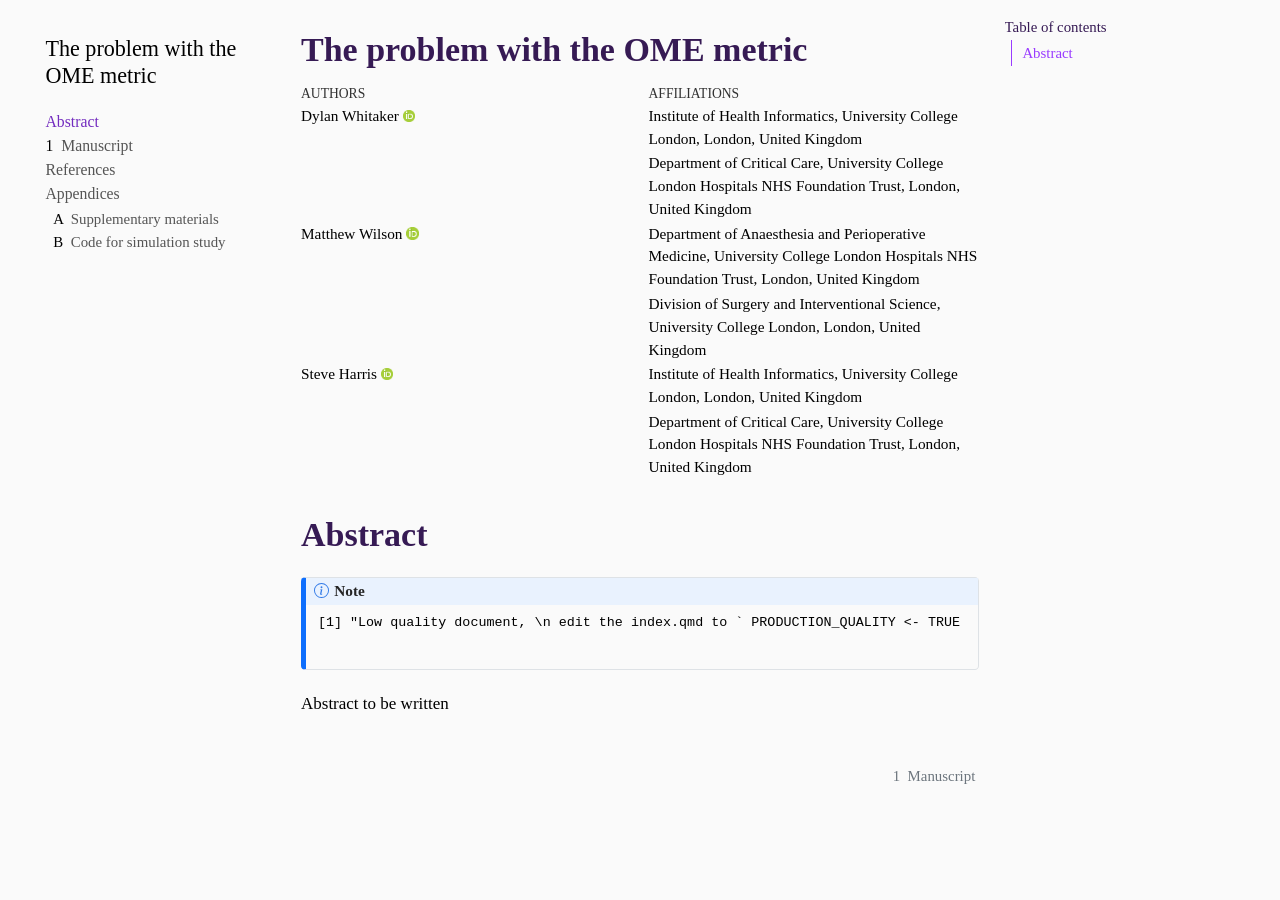
==== index.html @ 461c5156 "adding plume for author list" ====
<!DOCTYPE html>
<html xmlns="http://www.w3.org/1999/xhtml" lang="en" xml:lang="en"><head>

<meta charset="utf-8">
<meta name="generator" content="quarto-1.6.42">

<meta name="viewport" content="width=device-width, initial-scale=1.0, user-scalable=yes">

<meta name="author" content="Dylan Whitaker">
<meta name="author" content="Matthew Wilson">
<meta name="author" content="Steve Harris">

<title>The problem with the OME metric</title>
<style>
code{white-space: pre-wrap;}
span.smallcaps{font-variant: small-caps;}
div.columns{display: flex; gap: min(4vw, 1.5em);}
div.column{flex: auto; overflow-x: auto;}
div.hanging-indent{margin-left: 1.5em; text-indent: -1.5em;}
ul.task-list{list-style: none;}
ul.task-list li input[type="checkbox"] {
  width: 0.8em;
  margin: 0 0.8em 0.2em -1em; /* quarto-specific, see https://github.com/quarto-dev/quarto-cli/issues/4556 */ 
  vertical-align: middle;
}
</style>


<script src="site_libs/quarto-nav/quarto-nav.js"></script>
<script src="site_libs/quarto-nav/headroom.min.js"></script>
<link href="./manuscript.html" rel="next">
<script src="site_libs/clipboard/clipboard.min.js"></script>
<script src="site_libs/quarto-html/quarto.js"></script>
<script src="site_libs/quarto-html/popper.min.js"></script>
<script src="site_libs/quarto-html/tippy.umd.min.js"></script>
<script src="site_libs/quarto-html/anchor.min.js"></script>
<link href="site_libs/quarto-html/tippy.css" rel="stylesheet">
<link href="site_libs/quarto-html/quarto-syntax-highlighting-2f5df379a58b258e96c21c0638c20c03.css" rel="stylesheet" id="quarto-text-highlighting-styles">
<script src="site_libs/bootstrap/bootstrap.min.js"></script>
<link href="site_libs/bootstrap/bootstrap-icons.css" rel="stylesheet">
<link href="site_libs/bootstrap/bootstrap-df2b56b101595322a8a9d4f1a916036a.min.css" rel="stylesheet" append-hash="true" id="quarto-bootstrap" data-mode="light">
<script id="quarto-search-options" type="application/json">{
  "language": {
    "search-no-results-text": "No results",
    "search-matching-documents-text": "matching documents",
    "search-copy-link-title": "Copy link to search",
    "search-hide-matches-text": "Hide additional matches",
    "search-more-match-text": "more match in this document",
    "search-more-matches-text": "more matches in this document",
    "search-clear-button-title": "Clear",
    "search-text-placeholder": "",
    "search-detached-cancel-button-title": "Cancel",
    "search-submit-button-title": "Submit",
    "search-label": "Search"
  }
}</script>


</head>

<body class="nav-sidebar floating">

<div id="quarto-search-results"></div>
  <header id="quarto-header" class="headroom fixed-top">
  <nav class="quarto-secondary-nav">
    <div class="container-fluid d-flex">
      <button type="button" class="quarto-btn-toggle btn" data-bs-toggle="collapse" role="button" data-bs-target=".quarto-sidebar-collapse-item" aria-controls="quarto-sidebar" aria-expanded="false" aria-label="Toggle sidebar navigation" onclick="if (window.quartoToggleHeadroom) { window.quartoToggleHeadroom(); }">
        <i class="bi bi-layout-text-sidebar-reverse"></i>
      </button>
        <nav class="quarto-page-breadcrumbs" aria-label="breadcrumb"><ol class="breadcrumb"><li class="breadcrumb-item"><a href="./index.html">Abstract</a></li></ol></nav>
        <a class="flex-grow-1" role="navigation" data-bs-toggle="collapse" data-bs-target=".quarto-sidebar-collapse-item" aria-controls="quarto-sidebar" aria-expanded="false" aria-label="Toggle sidebar navigation" onclick="if (window.quartoToggleHeadroom) { window.quartoToggleHeadroom(); }">      
        </a>
    </div>
  </nav>
</header>
<!-- content -->
<div id="quarto-content" class="quarto-container page-columns page-rows-contents page-layout-article">
<!-- sidebar -->
  <nav id="quarto-sidebar" class="sidebar collapse collapse-horizontal quarto-sidebar-collapse-item sidebar-navigation floating overflow-auto">
    <div class="pt-lg-2 mt-2 text-left sidebar-header">
    <div class="sidebar-title mb-0 py-0">
      <a href="./">The problem with the OME metric</a> 
    </div>
      </div>
    <div class="sidebar-menu-container"> 
    <ul class="list-unstyled mt-1">
        <li class="sidebar-item">
  <div class="sidebar-item-container"> 
  <a href="./index.html" class="sidebar-item-text sidebar-link active">
 <span class="menu-text">Abstract</span></a>
  </div>
</li>
        <li class="sidebar-item">
  <div class="sidebar-item-container"> 
  <a href="./manuscript.html" class="sidebar-item-text sidebar-link">
 <span class="menu-text"><span class="chapter-number">1</span>&nbsp; <span class="chapter-title">Manuscript</span></span></a>
  </div>
</li>
        <li class="sidebar-item">
  <div class="sidebar-item-container"> 
  <a href="./references.html" class="sidebar-item-text sidebar-link">
 <span class="menu-text">References</span></a>
  </div>
</li>
        <li class="sidebar-item sidebar-item-section">
      <div class="sidebar-item-container"> 
            <a class="sidebar-item-text sidebar-link text-start" data-bs-toggle="collapse" data-bs-target="#quarto-sidebar-section-1" role="navigation" aria-expanded="true">
 <span class="menu-text">Appendices</span></a>
          <a class="sidebar-item-toggle text-start" data-bs-toggle="collapse" data-bs-target="#quarto-sidebar-section-1" role="navigation" aria-expanded="true" aria-label="Toggle section">
            <i class="bi bi-chevron-right ms-2"></i>
          </a> 
      </div>
      <ul id="quarto-sidebar-section-1" class="collapse list-unstyled sidebar-section depth1 show">  
          <li class="sidebar-item">
  <div class="sidebar-item-container"> 
  <a href="./appendix.html" class="sidebar-item-text sidebar-link">
 <span class="menu-text"><span class="chapter-number">A</span>&nbsp; <span class="chapter-title">Supplementary materials</span></span></a>
  </div>
</li>
          <li class="sidebar-item">
  <div class="sidebar-item-container"> 
  <a href="./simulation.html" class="sidebar-item-text sidebar-link">
 <span class="menu-text"><span class="chapter-number">B</span>&nbsp; <span class="chapter-title">Code for simulation study</span></span></a>
  </div>
</li>
      </ul>
  </li>
    </ul>
    </div>
</nav>
<div id="quarto-sidebar-glass" class="quarto-sidebar-collapse-item" data-bs-toggle="collapse" data-bs-target=".quarto-sidebar-collapse-item"></div>
<!-- margin-sidebar -->
    <div id="quarto-margin-sidebar" class="sidebar margin-sidebar">
        <nav id="TOC" role="doc-toc" class="toc-active">
    <h2 id="toc-title">Table of contents</h2>
   
  <ul>
  <li><a href="#abstract" id="toc-abstract" class="nav-link active" data-scroll-target="#abstract">Abstract</a></li>
  </ul>
</nav>
    </div>
<!-- main -->
<main class="content" id="quarto-document-content">

<header id="title-block-header" class="quarto-title-block default">
<div class="quarto-title">
<h1 class="title">The problem with the OME metric</h1>
</div>


<div class="quarto-title-meta-author">
  <div class="quarto-title-meta-heading">Authors</div>
  <div class="quarto-title-meta-heading">Affiliations</div>
  
    <div class="quarto-title-meta-contents">
    <p class="author">Dylan Whitaker <a href="mailto:dylan.whitaker.25@ucl.ac.uk" class="quarto-title-author-email"><i class="bi bi-envelope"></i></a> <a href="https://orcid.org/0000-0002-6619-5846" class="quarto-title-author-orcid"> <img src="[data-uri]"></a></p>
  </div>
  <div class="quarto-title-meta-contents">
        <p class="affiliation">
            Institute of Health Informatics, University College London, London, United Kingdom
          </p>
        <p class="affiliation">
            Department of Critical Care, University College London Hospitals NHS Foundation Trust, London, United Kingdom
          </p>
      </div>
    <div class="quarto-title-meta-contents">
    <p class="author">Matthew Wilson <a href="https://orcid.org/0000-0002-5001-0253" class="quarto-title-author-orcid"> <img src="[data-uri]"></a></p>
  </div>
  <div class="quarto-title-meta-contents">
        <p class="affiliation">
            Department of Anaesthesia and Perioperative Medicine, University College London Hospitals NHS Foundation Trust, London, United Kingdom
          </p>
        <p class="affiliation">
            Division of Surgery and Interventional Science, University College London, London, United Kingdom
          </p>
      </div>
    <div class="quarto-title-meta-contents">
    <p class="author">Steve Harris <a href="https://orcid.org/0000-0002-5001-0253" class="quarto-title-author-orcid"> <img src="[data-uri]"></a></p>
  </div>
  <div class="quarto-title-meta-contents">
        <p class="affiliation">
            Institute of Health Informatics, University College London, London, United Kingdom
          </p>
        <p class="affiliation">
            Department of Critical Care, University College London Hospitals NHS Foundation Trust, London, United Kingdom
          </p>
      </div>
  </div>

<div class="quarto-title-meta">

      
  
    
  </div>
  


</header>


<section id="abstract" class="level1 unnumbered">
<h1 class="unnumbered">Abstract</h1>
<div class="callout callout-style-default callout-note callout-titled">
<div class="callout-header d-flex align-content-center">
<div class="callout-icon-container">
<i class="callout-icon"></i>
</div>
<div class="callout-title-container flex-fill">
Note
</div>
</div>
<div class="callout-body-container callout-body">
<div class="cell">
<div class="cell-output cell-output-stdout">
<pre><code>[1] "Low quality document, \n edit the index.qmd to ` PRODUCTION_QUALITY &lt;- TRUE ` before review"</code></pre>
</div>
</div>
</div>
</div>
<p>Abstract to be written</p>


</section>

</main> <!-- /main -->
<script id="quarto-html-after-body" type="application/javascript">
window.document.addEventListener("DOMContentLoaded", function (event) {
  const toggleBodyColorMode = (bsSheetEl) => {
    const mode = bsSheetEl.getAttribute("data-mode");
    const bodyEl = window.document.querySelector("body");
    if (mode === "dark") {
      bodyEl.classList.add("quarto-dark");
      bodyEl.classList.remove("quarto-light");
    } else {
      bodyEl.classList.add("quarto-light");
      bodyEl.classList.remove("quarto-dark");
    }
  }
  const toggleBodyColorPrimary = () => {
    const bsSheetEl = window.document.querySelector("link#quarto-bootstrap");
    if (bsSheetEl) {
      toggleBodyColorMode(bsSheetEl);
    }
  }
  toggleBodyColorPrimary();  
  const icon = "";
  const anchorJS = new window.AnchorJS();
  anchorJS.options = {
    placement: 'right',
    icon: icon
  };
  anchorJS.add('.anchored');
  const isCodeAnnotation = (el) => {
    for (const clz of el.classList) {
      if (clz.startsWith('code-annotation-')) {                     
        return true;
      }
    }
    return false;
  }
  const onCopySuccess = function(e) {
    // button target
    const button = e.trigger;
    // don't keep focus
    button.blur();
    // flash "checked"
    button.classList.add('code-copy-button-checked');
    var currentTitle = button.getAttribute("title");
    button.setAttribute("title", "Copied!");
    let tooltip;
    if (window.bootstrap) {
      button.setAttribute("data-bs-toggle", "tooltip");
      button.setAttribute("data-bs-placement", "left");
      button.setAttribute("data-bs-title", "Copied!");
      tooltip = new bootstrap.Tooltip(button, 
        { trigger: "manual", 
          customClass: "code-copy-button-tooltip",
          offset: [0, -8]});
      tooltip.show();    
    }
    setTimeout(function() {
      if (tooltip) {
        tooltip.hide();
        button.removeAttribute("data-bs-title");
        button.removeAttribute("data-bs-toggle");
        button.removeAttribute("data-bs-placement");
      }
      button.setAttribute("title", currentTitle);
      button.classList.remove('code-copy-button-checked');
    }, 1000);
    // clear code selection
    e.clearSelection();
  }
  const getTextToCopy = function(trigger) {
      const codeEl = trigger.previousElementSibling.cloneNode(true);
      for (const childEl of codeEl.children) {
        if (isCodeAnnotation(childEl)) {
          childEl.remove();
        }
      }
      return codeEl.innerText;
  }
  const clipboard = new window.ClipboardJS('.code-copy-button:not([data-in-quarto-modal])', {
    text: getTextToCopy
  });
  clipboard.on('success', onCopySuccess);
  if (window.document.getElementById('quarto-embedded-source-code-modal')) {
    const clipboardModal = new window.ClipboardJS('.code-copy-button[data-in-quarto-modal]', {
      text: getTextToCopy,
      container: window.document.getElementById('quarto-embedded-source-code-modal')
    });
    clipboardModal.on('success', onCopySuccess);
  }
    var localhostRegex = new RegExp(/^(?:http|https):\/\/localhost\:?[0-9]*\//);
    var mailtoRegex = new RegExp(/^mailto:/);
      var filterRegex = new RegExp('/' + window.location.host + '/');
    var isInternal = (href) => {
        return filterRegex.test(href) || localhostRegex.test(href) || mailtoRegex.test(href);
    }
    // Inspect non-navigation links and adorn them if external
 	var links = window.document.querySelectorAll('a[href]:not(.nav-link):not(.navbar-brand):not(.toc-action):not(.sidebar-link):not(.sidebar-item-toggle):not(.pagination-link):not(.no-external):not([aria-hidden]):not(.dropdown-item):not(.quarto-navigation-tool):not(.about-link)');
    for (var i=0; i<links.length; i++) {
      const link = links[i];
      if (!isInternal(link.href)) {
        // undo the damage that might have been done by quarto-nav.js in the case of
        // links that we want to consider external
        if (link.dataset.originalHref !== undefined) {
          link.href = link.dataset.originalHref;
        }
      }
    }
  function tippyHover(el, contentFn, onTriggerFn, onUntriggerFn) {
    const config = {
      allowHTML: true,
      maxWidth: 500,
      delay: 100,
      arrow: false,
      appendTo: function(el) {
          return el.parentElement;
      },
      interactive: true,
      interactiveBorder: 10,
      theme: 'quarto',
      placement: 'bottom-start',
    };
    if (contentFn) {
      config.content = contentFn;
    }
    if (onTriggerFn) {
      config.onTrigger = onTriggerFn;
    }
    if (onUntriggerFn) {
      config.onUntrigger = onUntriggerFn;
    }
    window.tippy(el, config); 
  }
  const noterefs = window.document.querySelectorAll('a[role="doc-noteref"]');
  for (var i=0; i<noterefs.length; i++) {
    const ref = noterefs[i];
    tippyHover(ref, function() {
      // use id or data attribute instead here
      let href = ref.getAttribute('data-footnote-href') || ref.getAttribute('href');
      try { href = new URL(href).hash; } catch {}
      const id = href.replace(/^#\/?/, "");
      const note = window.document.getElementById(id);
      if (note) {
        return note.innerHTML;
      } else {
        return "";
      }
    });
  }
  const xrefs = window.document.querySelectorAll('a.quarto-xref');
  const processXRef = (id, note) => {
    // Strip column container classes
    const stripColumnClz = (el) => {
      el.classList.remove("page-full", "page-columns");
      if (el.children) {
        for (const child of el.children) {
          stripColumnClz(child);
        }
      }
    }
    stripColumnClz(note)
    if (id === null || id.startsWith('sec-')) {
      // Special case sections, only their first couple elements
      const container = document.createElement("div");
      if (note.children && note.children.length > 2) {
        container.appendChild(note.children[0].cloneNode(true));
        for (let i = 1; i < note.children.length; i++) {
          const child = note.children[i];
          if (child.tagName === "P" && child.innerText === "") {
            continue;
          } else {
            container.appendChild(child.cloneNode(true));
            break;
          }
        }
        if (window.Quarto?.typesetMath) {
          window.Quarto.typesetMath(container);
        }
        return container.innerHTML
      } else {
        if (window.Quarto?.typesetMath) {
          window.Quarto.typesetMath(note);
        }
        return note.innerHTML;
      }
    } else {
      // Remove any anchor links if they are present
      const anchorLink = note.querySelector('a.anchorjs-link');
      if (anchorLink) {
        anchorLink.remove();
      }
      if (window.Quarto?.typesetMath) {
        window.Quarto.typesetMath(note);
      }
      if (note.classList.contains("callout")) {
        return note.outerHTML;
      } else {
        return note.innerHTML;
      }
    }
  }
  for (var i=0; i<xrefs.length; i++) {
    const xref = xrefs[i];
    tippyHover(xref, undefined, function(instance) {
      instance.disable();
      let url = xref.getAttribute('href');
      let hash = undefined; 
      if (url.startsWith('#')) {
        hash = url;
      } else {
        try { hash = new URL(url).hash; } catch {}
      }
      if (hash) {
        const id = hash.replace(/^#\/?/, "");
        const note = window.document.getElementById(id);
        if (note !== null) {
          try {
            const html = processXRef(id, note.cloneNode(true));
            instance.setContent(html);
          } finally {
            instance.enable();
            instance.show();
          }
        } else {
          // See if we can fetch this
          fetch(url.split('#')[0])
          .then(res => res.text())
          .then(html => {
            const parser = new DOMParser();
            const htmlDoc = parser.parseFromString(html, "text/html");
            const note = htmlDoc.getElementById(id);
            if (note !== null) {
              const html = processXRef(id, note);
              instance.setContent(html);
            } 
          }).finally(() => {
            instance.enable();
            instance.show();
          });
        }
      } else {
        // See if we can fetch a full url (with no hash to target)
        // This is a special case and we should probably do some content thinning / targeting
        fetch(url)
        .then(res => res.text())
        .then(html => {
          const parser = new DOMParser();
          const htmlDoc = parser.parseFromString(html, "text/html");
          const note = htmlDoc.querySelector('main.content');
          if (note !== null) {
            // This should only happen for chapter cross references
            // (since there is no id in the URL)
            // remove the first header
            if (note.children.length > 0 && note.children[0].tagName === "HEADER") {
              note.children[0].remove();
            }
            const html = processXRef(null, note);
            instance.setContent(html);
          } 
        }).finally(() => {
          instance.enable();
          instance.show();
        });
      }
    }, function(instance) {
    });
  }
      let selectedAnnoteEl;
      const selectorForAnnotation = ( cell, annotation) => {
        let cellAttr = 'data-code-cell="' + cell + '"';
        let lineAttr = 'data-code-annotation="' +  annotation + '"';
        const selector = 'span[' + cellAttr + '][' + lineAttr + ']';
        return selector;
      }
      const selectCodeLines = (annoteEl) => {
        const doc = window.document;
        const targetCell = annoteEl.getAttribute("data-target-cell");
        const targetAnnotation = annoteEl.getAttribute("data-target-annotation");
        const annoteSpan = window.document.querySelector(selectorForAnnotation(targetCell, targetAnnotation));
        const lines = annoteSpan.getAttribute("data-code-lines").split(",");
        const lineIds = lines.map((line) => {
          return targetCell + "-" + line;
        })
        let top = null;
        let height = null;
        let parent = null;
        if (lineIds.length > 0) {
            //compute the position of the single el (top and bottom and make a div)
            const el = window.document.getElementById(lineIds[0]);
            top = el.offsetTop;
            height = el.offsetHeight;
            parent = el.parentElement.parentElement;
          if (lineIds.length > 1) {
            const lastEl = window.document.getElementById(lineIds[lineIds.length - 1]);
            const bottom = lastEl.offsetTop + lastEl.offsetHeight;
            height = bottom - top;
          }
          if (top !== null && height !== null && parent !== null) {
            // cook up a div (if necessary) and position it 
            let div = window.document.getElementById("code-annotation-line-highlight");
            if (div === null) {
              div = window.document.createElement("div");
              div.setAttribute("id", "code-annotation-line-highlight");
              div.style.position = 'absolute';
              parent.appendChild(div);
            }
            div.style.top = top - 2 + "px";
            div.style.height = height + 4 + "px";
            div.style.left = 0;
            let gutterDiv = window.document.getElementById("code-annotation-line-highlight-gutter");
            if (gutterDiv === null) {
              gutterDiv = window.document.createElement("div");
              gutterDiv.setAttribute("id", "code-annotation-line-highlight-gutter");
              gutterDiv.style.position = 'absolute';
              const codeCell = window.document.getElementById(targetCell);
              const gutter = codeCell.querySelector('.code-annotation-gutter');
              gutter.appendChild(gutterDiv);
            }
            gutterDiv.style.top = top - 2 + "px";
            gutterDiv.style.height = height + 4 + "px";
          }
          selectedAnnoteEl = annoteEl;
        }
      };
      const unselectCodeLines = () => {
        const elementsIds = ["code-annotation-line-highlight", "code-annotation-line-highlight-gutter"];
        elementsIds.forEach((elId) => {
          const div = window.document.getElementById(elId);
          if (div) {
            div.remove();
          }
        });
        selectedAnnoteEl = undefined;
      };
        // Handle positioning of the toggle
    window.addEventListener(
      "resize",
      throttle(() => {
        elRect = undefined;
        if (selectedAnnoteEl) {
          selectCodeLines(selectedAnnoteEl);
        }
      }, 10)
    );
    function throttle(fn, ms) {
    let throttle = false;
    let timer;
      return (...args) => {
        if(!throttle) { // first call gets through
            fn.apply(this, args);
            throttle = true;
        } else { // all the others get throttled
            if(timer) clearTimeout(timer); // cancel #2
            timer = setTimeout(() => {
              fn.apply(this, args);
              timer = throttle = false;
            }, ms);
        }
      };
    }
      // Attach click handler to the DT
      const annoteDls = window.document.querySelectorAll('dt[data-target-cell]');
      for (const annoteDlNode of annoteDls) {
        annoteDlNode.addEventListener('click', (event) => {
          const clickedEl = event.target;
          if (clickedEl !== selectedAnnoteEl) {
            unselectCodeLines();
            const activeEl = window.document.querySelector('dt[data-target-cell].code-annotation-active');
            if (activeEl) {
              activeEl.classList.remove('code-annotation-active');
            }
            selectCodeLines(clickedEl);
            clickedEl.classList.add('code-annotation-active');
          } else {
            // Unselect the line
            unselectCodeLines();
            clickedEl.classList.remove('code-annotation-active');
          }
        });
      }
  const findCites = (el) => {
    const parentEl = el.parentElement;
    if (parentEl) {
      const cites = parentEl.dataset.cites;
      if (cites) {
        return {
          el,
          cites: cites.split(' ')
        };
      } else {
        return findCites(el.parentElement)
      }
    } else {
      return undefined;
    }
  };
  var bibliorefs = window.document.querySelectorAll('a[role="doc-biblioref"]');
  for (var i=0; i<bibliorefs.length; i++) {
    const ref = bibliorefs[i];
    const citeInfo = findCites(ref);
    if (citeInfo) {
      tippyHover(citeInfo.el, function() {
        var popup = window.document.createElement('div');
        citeInfo.cites.forEach(function(cite) {
          var citeDiv = window.document.createElement('div');
          citeDiv.classList.add('hanging-indent');
          citeDiv.classList.add('csl-entry');
          var biblioDiv = window.document.getElementById('ref-' + cite);
          if (biblioDiv) {
            citeDiv.innerHTML = biblioDiv.innerHTML;
          }
          popup.appendChild(citeDiv);
        });
        return popup.innerHTML;
      });
    }
  }
});
</script>
<nav class="page-navigation">
  <div class="nav-page nav-page-previous">
  </div>
  <div class="nav-page nav-page-next">
      <a href="./manuscript.html" class="pagination-link" aria-label="Manuscript">
        <span class="nav-page-text"><span class="chapter-number">1</span>&nbsp; <span class="chapter-title">Manuscript</span></span> <i class="bi bi-arrow-right-short"></i>
      </a>
  </div>
</nav>
</div> <!-- /content -->




</body></html>
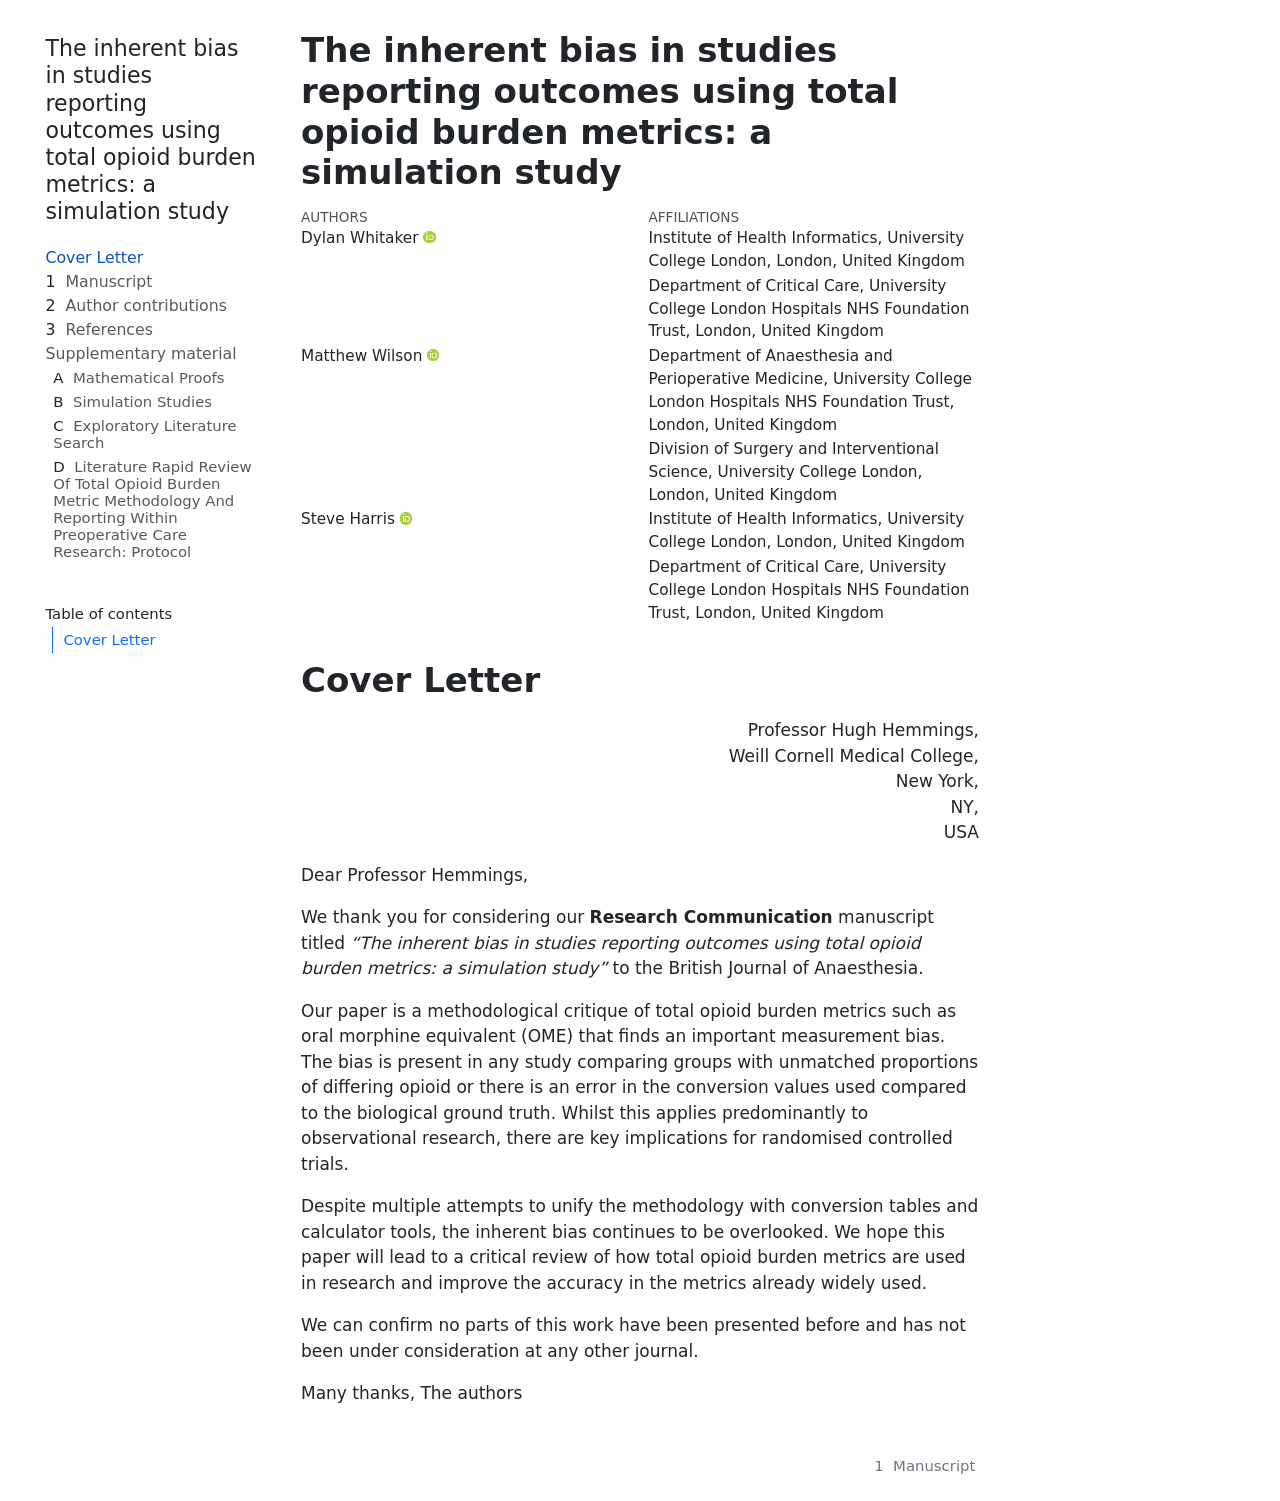
==== commit 2d5e3eae: "changes to virtual peer review" ====
--- a/index.html
+++ b/index.html
@@ -2,7 +2,7 @@
 <html xmlns="http://www.w3.org/1999/xhtml" lang="en" xml:lang="en"><head>
 
 <meta charset="utf-8">
-<meta name="generator" content="quarto-1.6.42">
+<meta name="generator" content="quarto-1.10.18">
 
 <meta name="viewport" content="width=device-width, initial-scale=1.0, user-scalable=yes">
 
@@ -10,12 +10,18 @@
 <meta name="author" content="Matthew Wilson">
 <meta name="author" content="Steve Harris">
 
-<title>The problem with the OME metric</title>
+<title>The inherent bias in studies reporting outcomes using total opioid burden metrics: a simulation study</title>
 <style>
-code{white-space: pre-wrap;}
+/* Default styles provided by pandoc.
+** See https://pandoc.org/MANUAL.html#variables-for-html for config info.
+*/
 span.smallcaps{font-variant: small-caps;}
-div.columns{display: flex; gap: min(4vw, 1.5em);}
-div.column{flex: auto; overflow-x: auto;}
+div.columns{display: flex; gap: 1.5em;}
+div.column{flex: auto;}
+@media screen {
+div.columns{gap: min(4vw, 1.5em);}
+div.column{overflow-x: auto;}
+}
 div.hanging-indent{margin-left: 1.5em; text-indent: -1.5em;}
 ul.task-list{list-style: none;}
 ul.task-list li input[type="checkbox"] {
@@ -28,17 +34,18 @@
 
 <script src="site_libs/quarto-nav/quarto-nav.js"></script>
 <script src="site_libs/quarto-nav/headroom.min.js"></script>
-<link href="./manuscript.html" rel="next">
+<link href="./communication.html" rel="next">
 <script src="site_libs/clipboard/clipboard.min.js"></script>
-<script src="site_libs/quarto-html/quarto.js"></script>
+<script src="site_libs/quarto-html/quarto.js" type="module"></script>
+<script src="site_libs/quarto-html/tabsets/tabsets.js" type="module"></script>
 <script src="site_libs/quarto-html/popper.min.js"></script>
 <script src="site_libs/quarto-html/tippy.umd.min.js"></script>
 <script src="site_libs/quarto-html/anchor.min.js"></script>
 <link href="site_libs/quarto-html/tippy.css" rel="stylesheet">
-<link href="site_libs/quarto-html/quarto-syntax-highlighting-2f5df379a58b258e96c21c0638c20c03.css" rel="stylesheet" id="quarto-text-highlighting-styles">
+<link href="site_libs/quarto-html/quarto-syntax-highlighting-64a204ab8560d761af7679ceaba22944.css" rel="stylesheet" id="quarto-text-highlighting-styles">
 <script src="site_libs/bootstrap/bootstrap.min.js"></script>
 <link href="site_libs/bootstrap/bootstrap-icons.css" rel="stylesheet">
-<link href="site_libs/bootstrap/bootstrap-df2b56b101595322a8a9d4f1a916036a.min.css" rel="stylesheet" append-hash="true" id="quarto-bootstrap" data-mode="light">
+<link href="site_libs/bootstrap/bootstrap-7d8ad657b878717df1156ab40fed854c.min.css" rel="stylesheet" append-hash="true" id="quarto-bootstrap" data-mode="light">
 <script id="quarto-search-options" type="application/json">{
   "language": {
     "search-no-results-text": "No results",
@@ -54,11 +61,23 @@
     "search-label": "Search"
   }
 }</script>
+<script type="application/json" class="js-hypothesis-config">
+{
+  "theme": "clean",
+  "openSidebar": false
+}
+</script>
+<script async="" src="https://hypothes.is/embed.js"></script>
+<script>
+  window.document.addEventListener("DOMContentLoaded", function (_event) {
+    document.body.classList.add('hypothesis-enabled');
+  });
+</script>
 
 
 </head>
 
-<body class="nav-sidebar floating">
+<body class="nav-sidebar floating quarto-light">
 
 <div id="quarto-search-results"></div>
   <header id="quarto-header" class="headroom fixed-top">
@@ -67,7 +86,7 @@
       <button type="button" class="quarto-btn-toggle btn" data-bs-toggle="collapse" role="button" data-bs-target=".quarto-sidebar-collapse-item" aria-controls="quarto-sidebar" aria-expanded="false" aria-label="Toggle sidebar navigation" onclick="if (window.quartoToggleHeadroom) { window.quartoToggleHeadroom(); }">
         <i class="bi bi-layout-text-sidebar-reverse"></i>
       </button>
-        <nav class="quarto-page-breadcrumbs" aria-label="breadcrumb"><ol class="breadcrumb"><li class="breadcrumb-item"><a href="./index.html">Abstract</a></li></ol></nav>
+        <nav class="quarto-page-breadcrumbs" aria-label="breadcrumb"><ol class="breadcrumb"><li class="breadcrumb-item"><a href="./index.html">Cover Letter</a></li></ol></nav>
         <a class="flex-grow-1" role="navigation" data-bs-toggle="collapse" data-bs-target=".quarto-sidebar-collapse-item" aria-controls="quarto-sidebar" aria-expanded="false" aria-label="Toggle sidebar navigation" onclick="if (window.quartoToggleHeadroom) { window.quartoToggleHeadroom(); }">      
         </a>
     </div>
@@ -79,7 +98,26 @@
   <nav id="quarto-sidebar" class="sidebar collapse collapse-horizontal quarto-sidebar-collapse-item sidebar-navigation floating overflow-auto">
     <div class="pt-lg-2 mt-2 text-left sidebar-header">
     <div class="sidebar-title mb-0 py-0">
-      <a href="./">The problem with the OME metric</a> 
+      <a href="./">The inherent bias in studies reporting outcomes using total opioid burden metrics: a simulation study</a> 
+        <div class="sidebar-tools-main">
+    <div class="dropdown">
+      <a href="" title="Download" id="quarto-navigation-tool-dropdown-0" class="quarto-navigation-tool dropdown-toggle px-1" data-bs-toggle="dropdown" aria-expanded="false" role="link" aria-label="Download"><i class="bi bi-download"></i></a>
+      <ul class="dropdown-menu" aria-labelledby="quarto-navigation-tool-dropdown-0">
+          <li>
+            <a class="dropdown-item sidebar-tools-main-item" href="./The-inherent-bias-in-studies-reporting-outcomes-using-total-opioid-burden-metrics--a-simulation-study.pdf">
+              <i class="bi bi-file-pdf pe-1"></i>
+            Download PDF
+            </a>
+          </li>
+          <li>
+            <a class="dropdown-item sidebar-tools-main-item" href="./The-inherent-bias-in-studies-reporting-outcomes-using-total-opioid-burden-metrics--a-simulation-study.docx">
+              <i class="bi bi-file-word pe-1"></i>
+            Download Docx
+            </a>
+          </li>
+      </ul>
+    </div>
+</div>
     </div>
       </div>
     <div class="sidebar-menu-container"> 
@@ -87,25 +125,31 @@
         <li class="sidebar-item">
   <div class="sidebar-item-container"> 
   <a href="./index.html" class="sidebar-item-text sidebar-link active">
- <span class="menu-text">Abstract</span></a>
+ <span class="menu-text">Cover Letter</span></a>
   </div>
 </li>
         <li class="sidebar-item">
   <div class="sidebar-item-container"> 
-  <a href="./manuscript.html" class="sidebar-item-text sidebar-link">
+  <a href="./communication.html" class="sidebar-item-text sidebar-link">
  <span class="menu-text"><span class="chapter-number">1</span>&nbsp; <span class="chapter-title">Manuscript</span></span></a>
   </div>
 </li>
         <li class="sidebar-item">
   <div class="sidebar-item-container"> 
+  <a href="./author_contributions.html" class="sidebar-item-text sidebar-link">
+ <span class="menu-text"><span class="chapter-number">2</span>&nbsp; <span class="chapter-title">Author contributions</span></span></a>
+  </div>
+</li>
+        <li class="sidebar-item">
+  <div class="sidebar-item-container"> 
   <a href="./references.html" class="sidebar-item-text sidebar-link">
- <span class="menu-text">References</span></a>
+ <span class="menu-text"><span class="chapter-number">3</span>&nbsp; <span class="chapter-title">References</span></span></a>
   </div>
 </li>
         <li class="sidebar-item sidebar-item-section">
       <div class="sidebar-item-container"> 
             <a class="sidebar-item-text sidebar-link text-start" data-bs-toggle="collapse" data-bs-target="#quarto-sidebar-section-1" role="navigation" aria-expanded="true">
- <span class="menu-text">Appendices</span></a>
+ <span class="menu-text">Supplementary material</span></a>
           <a class="sidebar-item-toggle text-start" data-bs-toggle="collapse" data-bs-target="#quarto-sidebar-section-1" role="navigation" aria-expanded="true" aria-label="Toggle section">
             <i class="bi bi-chevron-right ms-2"></i>
           </a> 
@@ -113,38 +157,50 @@
       <ul id="quarto-sidebar-section-1" class="collapse list-unstyled sidebar-section depth1 show">  
           <li class="sidebar-item">
   <div class="sidebar-item-container"> 
-  <a href="./appendix.html" class="sidebar-item-text sidebar-link">
- <span class="menu-text"><span class="chapter-number">A</span>&nbsp; <span class="chapter-title">Supplementary materials</span></span></a>
+  <a href="./sm-proofs.html" class="sidebar-item-text sidebar-link">
+ <span class="menu-text"><span class="chapter-number">A</span>&nbsp; <span class="chapter-title">Mathematical Proofs</span></span></a>
   </div>
 </li>
           <li class="sidebar-item">
   <div class="sidebar-item-container"> 
-  <a href="./simulation.html" class="sidebar-item-text sidebar-link">
- <span class="menu-text"><span class="chapter-number">B</span>&nbsp; <span class="chapter-title">Code for simulation study</span></span></a>
+  <a href="./sm-simulations.html" class="sidebar-item-text sidebar-link">
+ <span class="menu-text"><span class="chapter-number">B</span>&nbsp; <span class="chapter-title">Simulation Studies</span></span></a>
+  </div>
+</li>
+          <li class="sidebar-item">
+  <div class="sidebar-item-container"> 
+  <a href="./sm-lit-review.html" class="sidebar-item-text sidebar-link">
+ <span class="menu-text"><span class="chapter-number">C</span>&nbsp; <span class="chapter-title">Exploratory Literature Search</span></span></a>
+  </div>
+</li>
+          <li class="sidebar-item">
+  <div class="sidebar-item-container"> 
+  <a href="./sm-lit-protocol.html" class="sidebar-item-text sidebar-link">
+ <span class="menu-text"><span class="chapter-number">D</span>&nbsp; <span class="chapter-title">Literature Rapid Review Of Total Opioid Burden Metric Methodology And Reporting Within Preoperative Care Research: Protocol</span></span></a>
   </div>
 </li>
       </ul>
   </li>
     </ul>
     </div>
+    <nav id="TOC" role="doc-toc" class="toc-active">
+    <h2 id="toc-title">Table of contents</h2>
+   
+  <ul>
+  <li><a href="#cover-letter" id="toc-cover-letter" class="nav-link active" data-scroll-target="#cover-letter">Cover Letter</a></li>
+  </ul>
+</nav>
 </nav>
 <div id="quarto-sidebar-glass" class="quarto-sidebar-collapse-item" data-bs-toggle="collapse" data-bs-target=".quarto-sidebar-collapse-item"></div>
 <!-- margin-sidebar -->
-    <div id="quarto-margin-sidebar" class="sidebar margin-sidebar">
-        <nav id="TOC" role="doc-toc" class="toc-active">
-    <h2 id="toc-title">Table of contents</h2>
-   
-  <ul>
-  <li><a href="#abstract" id="toc-abstract" class="nav-link active" data-scroll-target="#abstract">Abstract</a></li>
-  </ul>
-</nav>
+    <div id="quarto-margin-sidebar" class="sidebar margin-sidebar zindex-bottom">
     </div>
 <!-- main -->
 <main class="content" id="quarto-document-content">
 
 <header id="title-block-header" class="quarto-title-block default">
 <div class="quarto-title">
-<h1 class="title">The problem with the OME metric</h1>
+<h1 class="title">The inherent bias in studies reporting outcomes using total opioid burden metrics: a simulation study</h1>
 </div>
 
 
@@ -153,7 +209,7 @@
   <div class="quarto-title-meta-heading">Affiliations</div>
   
     <div class="quarto-title-meta-contents">
-    <p class="author">Dylan Whitaker <a href="mailto:dylan.whitaker.25@ucl.ac.uk" class="quarto-title-author-email"><i class="bi bi-envelope"></i></a> <a href="https://orcid.org/0000-0002-6619-5846" class="quarto-title-author-orcid"> <img src="[data-uri]"></a></p>
+    <p class="author">Dylan Whitaker <a href="mailto:dylan.whitaker.25@ucl.ac.uk" class="quarto-title-author-email"><i class="bi bi-envelope"></i></a> <a href="https://orcid.org/0000-0002-6619-5846" class="quarto-title-author-orcid" aria-label="ORCID profile for Dylan Whitaker"> <img alt="" src="[data-uri]"></a></p>
   </div>
   <div class="quarto-title-meta-contents">
         <p class="affiliation">
@@ -164,7 +220,7 @@
           </p>
       </div>
     <div class="quarto-title-meta-contents">
-    <p class="author">Matthew Wilson <a href="https://orcid.org/0000-0002-5001-0253" class="quarto-title-author-orcid"> <img src="[data-uri]"></a></p>
+    <p class="author">Matthew Wilson <a href="https://orcid.org/0000-0002-5001-0253" class="quarto-title-author-orcid" aria-label="ORCID profile for Matthew Wilson"> <img alt="" src="[data-uri]"></a></p>
   </div>
   <div class="quarto-title-meta-contents">
         <p class="affiliation">
@@ -175,7 +231,7 @@
           </p>
       </div>
     <div class="quarto-title-meta-contents">
-    <p class="author">Steve Harris <a href="https://orcid.org/0000-0002-5001-0253" class="quarto-title-author-orcid"> <img src="[data-uri]"></a></p>
+    <p class="author">Steve Harris <a href="https://orcid.org/0000-0002-5001-0253" class="quarto-title-author-orcid" aria-label="ORCID profile for Steve Harris"> <img alt="" src="[data-uri]"></a></p>
   </div>
   <div class="quarto-title-meta-contents">
         <p class="affiliation">
@@ -199,262 +255,270 @@
 </header>
 
 
-<section id="abstract" class="level1 unnumbered">
-<h1 class="unnumbered">Abstract</h1>
-<div class="callout callout-style-default callout-note callout-titled">
-<div class="callout-header d-flex align-content-center">
-<div class="callout-icon-container">
-<i class="callout-icon"></i>
+<section id="cover-letter" class="level1 unnumbered">
+<h1 class="unnumbered">Cover Letter</h1>
+<style>
+.flushright {
+   text-align: right;
+}
+</style>
+<div class="flushright">
+<p>Professor Hugh Hemmings,<br>
+Weill Cornell Medical College,<br>
+New York,<br>
+NY,<br>
+USA<br>
+</p>
 </div>
-<div class="callout-title-container flex-fill">
-Note
-</div>
-</div>
-<div class="callout-body-container callout-body">
-<div class="cell">
-<div class="cell-output cell-output-stdout">
-<pre><code>[1] "Low quality document, \n edit the index.qmd to ` PRODUCTION_QUALITY &lt;- TRUE ` before review"</code></pre>
-</div>
-</div>
-</div>
-</div>
-<p>Abstract to be written</p>
+<p>Dear Professor Hemmings,</p>
+<p>We thank you for considering our <strong>Research Communication</strong> manuscript titled <em>“The inherent bias in studies reporting outcomes using total opioid burden metrics: a simulation study”</em> to the British Journal of Anaesthesia.</p>
+<p>Our paper is a methodological critique of total opioid burden metrics such as oral morphine equivalent (OME) that finds an important measurement bias. The bias is present in any study comparing groups with unmatched proportions of differing opioid or there is an error in the conversion values used compared to the biological ground truth. Whilst this applies predominantly to observational research, there are key implications for randomised controlled trials.</p>
+<p>Despite multiple attempts to unify the methodology with conversion tables and calculator tools, the inherent bias continues to be overlooked. We hope this paper will lead to a critical review of how total opioid burden metrics are used in research and improve the accuracy in the metrics already widely used.</p>
+<p>We can confirm no parts of this work have been presented before and has not been under consideration at any other journal.</p>
+<p>Many thanks, The authors</p>
 
 
 </section>
 
 </main> <!-- /main -->
 <script id="quarto-html-after-body" type="application/javascript">
-window.document.addEventListener("DOMContentLoaded", function (event) {
-  const toggleBodyColorMode = (bsSheetEl) => {
-    const mode = bsSheetEl.getAttribute("data-mode");
-    const bodyEl = window.document.querySelector("body");
-    if (mode === "dark") {
-      bodyEl.classList.add("quarto-dark");
-      bodyEl.classList.remove("quarto-light");
-    } else {
-      bodyEl.classList.add("quarto-light");
-      bodyEl.classList.remove("quarto-dark");
-    }
-  }
-  const toggleBodyColorPrimary = () => {
-    const bsSheetEl = window.document.querySelector("link#quarto-bootstrap");
-    if (bsSheetEl) {
-      toggleBodyColorMode(bsSheetEl);
-    }
-  }
-  toggleBodyColorPrimary();  
-  const icon = "";
-  const anchorJS = new window.AnchorJS();
-  anchorJS.options = {
-    placement: 'right',
-    icon: icon
-  };
-  anchorJS.add('.anchored');
-  const isCodeAnnotation = (el) => {
-    for (const clz of el.classList) {
-      if (clz.startsWith('code-annotation-')) {                     
-        return true;
-      }
-    }
-    return false;
-  }
-  const onCopySuccess = function(e) {
-    // button target
-    const button = e.trigger;
-    // don't keep focus
-    button.blur();
-    // flash "checked"
-    button.classList.add('code-copy-button-checked');
-    var currentTitle = button.getAttribute("title");
-    button.setAttribute("title", "Copied!");
-    let tooltip;
-    if (window.bootstrap) {
-      button.setAttribute("data-bs-toggle", "tooltip");
-      button.setAttribute("data-bs-placement", "left");
-      button.setAttribute("data-bs-title", "Copied!");
-      tooltip = new bootstrap.Tooltip(button, 
-        { trigger: "manual", 
-          customClass: "code-copy-button-tooltip",
-          offset: [0, -8]});
-      tooltip.show();    
-    }
-    setTimeout(function() {
-      if (tooltip) {
-        tooltip.hide();
-        button.removeAttribute("data-bs-title");
-        button.removeAttribute("data-bs-toggle");
-        button.removeAttribute("data-bs-placement");
-      }
-      button.setAttribute("title", currentTitle);
-      button.classList.remove('code-copy-button-checked');
-    }, 1000);
-    // clear code selection
-    e.clearSelection();
-  }
-  const getTextToCopy = function(trigger) {
-      const codeEl = trigger.previousElementSibling.cloneNode(true);
+  window.document.addEventListener("DOMContentLoaded", function (event) {
+    const icon = "";
+    const anchorJS = new window.AnchorJS();
+    anchorJS.options = {
+      placement: 'right',
+      icon: icon
+    };
+    anchorJS.add('.anchored');
+    const isCodeAnnotation = (el) => {
+      for (const clz of el.classList) {
+        if (clz.startsWith('code-annotation-')) {                     
+          return true;
+        }
+      }
+      return false;
+    }
+    const onCopySuccess = function(e) {
+      // button target
+      const button = e.trigger;
+      // don't keep focus
+      button.blur();
+      // flash "checked"
+      button.classList.add('code-copy-button-checked');
+      var currentTitle = button.getAttribute("title");
+      button.setAttribute("title", "Copied!");
+      let tooltip;
+      if (window.bootstrap) {
+        button.setAttribute("data-bs-toggle", "tooltip");
+        button.setAttribute("data-bs-placement", "left");
+        button.setAttribute("data-bs-title", "Copied!");
+        tooltip = new bootstrap.Tooltip(button, 
+          { trigger: "manual", 
+            customClass: "code-copy-button-tooltip",
+            offset: [0, -8]});
+        tooltip.show();    
+      }
+      setTimeout(function() {
+        if (tooltip) {
+          tooltip.hide();
+          button.removeAttribute("data-bs-title");
+          button.removeAttribute("data-bs-toggle");
+          button.removeAttribute("data-bs-placement");
+        }
+        button.setAttribute("title", currentTitle);
+        button.classList.remove('code-copy-button-checked');
+      }, 1000);
+      // clear code selection
+      e.clearSelection();
+    }
+    const getTextToCopy = function(trigger) {
+      const outerScaffold = trigger.parentElement.cloneNode(true);
+      const codeEl = outerScaffold.querySelector('code');
       for (const childEl of codeEl.children) {
         if (isCodeAnnotation(childEl)) {
           childEl.remove();
         }
       }
       return codeEl.innerText;
-  }
-  const clipboard = new window.ClipboardJS('.code-copy-button:not([data-in-quarto-modal])', {
-    text: getTextToCopy
-  });
-  clipboard.on('success', onCopySuccess);
-  if (window.document.getElementById('quarto-embedded-source-code-modal')) {
-    const clipboardModal = new window.ClipboardJS('.code-copy-button[data-in-quarto-modal]', {
-      text: getTextToCopy,
-      container: window.document.getElementById('quarto-embedded-source-code-modal')
+    }
+    const clipboard = new window.ClipboardJS('.code-copy-button:not([data-in-quarto-modal])', {
+      text: getTextToCopy
     });
-    clipboardModal.on('success', onCopySuccess);
-  }
-    var localhostRegex = new RegExp(/^(?:http|https):\/\/localhost\:?[0-9]*\//);
-    var mailtoRegex = new RegExp(/^mailto:/);
-      var filterRegex = new RegExp('/' + window.location.host + '/');
-    var isInternal = (href) => {
-        return filterRegex.test(href) || localhostRegex.test(href) || mailtoRegex.test(href);
-    }
-    // Inspect non-navigation links and adorn them if external
- 	var links = window.document.querySelectorAll('a[href]:not(.nav-link):not(.navbar-brand):not(.toc-action):not(.sidebar-link):not(.sidebar-item-toggle):not(.pagination-link):not(.no-external):not([aria-hidden]):not(.dropdown-item):not(.quarto-navigation-tool):not(.about-link)');
-    for (var i=0; i<links.length; i++) {
-      const link = links[i];
-      if (!isInternal(link.href)) {
-        // undo the damage that might have been done by quarto-nav.js in the case of
-        // links that we want to consider external
-        if (link.dataset.originalHref !== undefined) {
-          link.href = link.dataset.originalHref;
-        }
-      }
-    }
-  function tippyHover(el, contentFn, onTriggerFn, onUntriggerFn) {
-    const config = {
-      allowHTML: true,
-      maxWidth: 500,
-      delay: 100,
-      arrow: false,
-      appendTo: function(el) {
-          return el.parentElement;
-      },
-      interactive: true,
-      interactiveBorder: 10,
-      theme: 'quarto',
-      placement: 'bottom-start',
-    };
-    if (contentFn) {
-      config.content = contentFn;
-    }
-    if (onTriggerFn) {
-      config.onTrigger = onTriggerFn;
-    }
-    if (onUntriggerFn) {
-      config.onUntrigger = onUntriggerFn;
-    }
-    window.tippy(el, config); 
-  }
-  const noterefs = window.document.querySelectorAll('a[role="doc-noteref"]');
-  for (var i=0; i<noterefs.length; i++) {
-    const ref = noterefs[i];
-    tippyHover(ref, function() {
-      // use id or data attribute instead here
-      let href = ref.getAttribute('data-footnote-href') || ref.getAttribute('href');
-      try { href = new URL(href).hash; } catch {}
-      const id = href.replace(/^#\/?/, "");
-      const note = window.document.getElementById(id);
-      if (note) {
-        return note.innerHTML;
+    clipboard.on('success', onCopySuccess);
+    if (window.document.getElementById('quarto-embedded-source-code-modal')) {
+      const clipboardModal = new window.ClipboardJS('.code-copy-button[data-in-quarto-modal]', {
+        text: getTextToCopy,
+        container: window.document.getElementById('quarto-embedded-source-code-modal')
+      });
+      clipboardModal.on('success', onCopySuccess);
+    }
+      var localhostRegex = new RegExp(/^(?:http|https):\/\/localhost\:?[0-9]*\//);
+      var mailtoRegex = new RegExp(/^mailto:/);
+        var filterRegex = new RegExp('/' + window.location.host + '/');
+      var isInternal = (href) => {
+          return filterRegex.test(href) || localhostRegex.test(href) || mailtoRegex.test(href);
+      }
+      // Inspect non-navigation links and adorn them if external
+     var links = window.document.querySelectorAll('a[href]:not(.nav-link):not(.navbar-brand):not(.toc-action):not(.sidebar-link):not(.sidebar-item-toggle):not(.pagination-link):not(.no-external):not([aria-hidden]):not(.dropdown-item):not(.quarto-navigation-tool):not(.about-link)');
+      for (var i=0; i<links.length; i++) {
+        const link = links[i];
+        if (!isInternal(link.href)) {
+          // undo the damage that might have been done by quarto-nav.js in the case of
+          // links that we want to consider external
+          if (link.dataset.originalHref !== undefined) {
+            link.href = link.dataset.originalHref;
+          }
+        }
+      }
+    function tippyHover(el, contentFn, onTriggerFn, onUntriggerFn) {
+      const config = {
+        allowHTML: true,
+        maxWidth: 500,
+        delay: 100,
+        arrow: false,
+        appendTo: function(el) {
+            return el.parentElement;
+        },
+        interactive: true,
+        interactiveBorder: 10,
+        theme: 'quarto',
+        placement: 'bottom-start',
+      };
+      if (contentFn) {
+        config.content = contentFn;
+      }
+      if (onTriggerFn) {
+        config.onTrigger = onTriggerFn;
+      }
+      if (onUntriggerFn) {
+        config.onUntrigger = onUntriggerFn;
+      }
+      window.tippy(el, config); 
+    }
+    const noterefs = window.document.querySelectorAll('a[role="doc-noteref"]');
+    for (var i=0; i<noterefs.length; i++) {
+      const ref = noterefs[i];
+      tippyHover(ref, function() {
+        // use id or data attribute instead here
+        let href = ref.getAttribute('data-footnote-href') || ref.getAttribute('href');
+        try { href = new URL(href).hash; } catch {}
+        const id = href.replace(/^#\/?/, "");
+        const note = window.document.getElementById(id);
+        if (note) {
+          return note.innerHTML;
+        } else {
+          return "";
+        }
+      });
+    }
+    const xrefs = window.document.querySelectorAll('a.quarto-xref');
+    const processXRef = (id, note) => {
+      // Strip column container classes
+      const stripColumnClz = (el) => {
+        el.classList.remove("page-full", "page-columns");
+        if (el.children) {
+          for (const child of el.children) {
+            stripColumnClz(child);
+          }
+        }
+      }
+      stripColumnClz(note)
+      if (id === null || id.startsWith('sec-')) {
+        // Special case sections, only their first couple elements
+        const container = document.createElement("div");
+        if (note.children && note.children.length > 2) {
+          container.appendChild(note.children[0].cloneNode(true));
+          for (let i = 1; i < note.children.length; i++) {
+            const child = note.children[i];
+            if (child.tagName === "P" && child.innerText === "") {
+              continue;
+            } else {
+              container.appendChild(child.cloneNode(true));
+              break;
+            }
+          }
+          if (window.Quarto?.typesetMath) {
+            window.Quarto.typesetMath(container);
+          }
+          return container.innerHTML
+        } else {
+          if (window.Quarto?.typesetMath) {
+            window.Quarto.typesetMath(note);
+          }
+          return note.innerHTML;
+        }
       } else {
-        return "";
-      }
-    });
-  }
-  const xrefs = window.document.querySelectorAll('a.quarto-xref');
-  const processXRef = (id, note) => {
-    // Strip column container classes
-    const stripColumnClz = (el) => {
-      el.classList.remove("page-full", "page-columns");
-      if (el.children) {
-        for (const child of el.children) {
-          stripColumnClz(child);
-        }
-      }
-    }
-    stripColumnClz(note)
-    if (id === null || id.startsWith('sec-')) {
-      // Special case sections, only their first couple elements
-      const container = document.createElement("div");
-      if (note.children && note.children.length > 2) {
-        container.appendChild(note.children[0].cloneNode(true));
-        for (let i = 1; i < note.children.length; i++) {
-          const child = note.children[i];
-          if (child.tagName === "P" && child.innerText === "") {
-            continue;
-          } else {
-            container.appendChild(child.cloneNode(true));
-            break;
-          }
-        }
-        if (window.Quarto?.typesetMath) {
-          window.Quarto.typesetMath(container);
-        }
-        return container.innerHTML
-      } else {
+        // Remove any anchor links if they are present
+        const anchorLink = note.querySelector('a.anchorjs-link');
+        if (anchorLink) {
+          anchorLink.remove();
+        }
         if (window.Quarto?.typesetMath) {
           window.Quarto.typesetMath(note);
         }
-        return note.innerHTML;
-      }
-    } else {
-      // Remove any anchor links if they are present
-      const anchorLink = note.querySelector('a.anchorjs-link');
-      if (anchorLink) {
-        anchorLink.remove();
-      }
-      if (window.Quarto?.typesetMath) {
-        window.Quarto.typesetMath(note);
-      }
-      if (note.classList.contains("callout")) {
-        return note.outerHTML;
-      } else {
-        return note.innerHTML;
-      }
-    }
-  }
-  for (var i=0; i<xrefs.length; i++) {
-    const xref = xrefs[i];
-    tippyHover(xref, undefined, function(instance) {
-      instance.disable();
-      let url = xref.getAttribute('href');
-      let hash = undefined; 
-      if (url.startsWith('#')) {
-        hash = url;
-      } else {
-        try { hash = new URL(url).hash; } catch {}
-      }
-      if (hash) {
-        const id = hash.replace(/^#\/?/, "");
-        const note = window.document.getElementById(id);
-        if (note !== null) {
-          try {
-            const html = processXRef(id, note.cloneNode(true));
-            instance.setContent(html);
-          } finally {
-            instance.enable();
-            instance.show();
-          }
+        if (note.classList.contains("callout")) {
+          return note.outerHTML;
         } else {
-          // See if we can fetch this
-          fetch(url.split('#')[0])
+          return note.innerHTML;
+        }
+      }
+    }
+    for (var i=0; i<xrefs.length; i++) {
+      const xref = xrefs[i];
+      tippyHover(xref, undefined, function(instance) {
+        instance.disable();
+        let url = xref.getAttribute('href');
+        let hash = undefined; 
+        if (url.startsWith('#')) {
+          hash = url;
+        } else {
+          try { hash = new URL(url).hash; } catch {}
+        }
+        if (hash) {
+          const id = hash.replace(/^#\/?/, "");
+          const note = window.document.getElementById(id);
+          if (note !== null) {
+            try {
+              const html = processXRef(id, note.cloneNode(true));
+              instance.setContent(html);
+            } finally {
+              instance.enable();
+              instance.show();
+            }
+          } else {
+            // See if we can fetch this
+            fetch(url.split('#')[0])
+            .then(res => res.text())
+            .then(html => {
+              const parser = new DOMParser();
+              const htmlDoc = parser.parseFromString(html, "text/html");
+              const note = htmlDoc.getElementById(id);
+              if (note !== null) {
+                const html = processXRef(id, note);
+                instance.setContent(html);
+              } 
+            }).finally(() => {
+              instance.enable();
+              instance.show();
+            });
+          }
+        } else {
+          // See if we can fetch a full url (with no hash to target)
+          // This is a special case and we should probably do some content thinning / targeting
+          fetch(url)
           .then(res => res.text())
           .then(html => {
             const parser = new DOMParser();
             const htmlDoc = parser.parseFromString(html, "text/html");
-            const note = htmlDoc.getElementById(id);
+            const note = htmlDoc.querySelector('main.content');
             if (note !== null) {
-              const html = processXRef(id, note);
+              // This should only happen for chapter cross references
+              // (since there is no id in the URL)
+              // remove the first header
+              if (note.children.length > 0 && note.children[0].tagName === "HEADER") {
+                note.children[0].remove();
+              }
+              const html = processXRef(null, note);
               instance.setContent(html);
             } 
           }).finally(() => {
@@ -462,190 +526,166 @@
             instance.show();
           });
         }
+      }, function(instance) {
+      });
+    }
+        let selectedAnnoteEl;
+        const selectorForAnnotation = ( cell, annotation) => {
+          let cellAttr = 'data-code-cell="' + cell + '"';
+          let lineAttr = 'data-code-annotation="' +  annotation + '"';
+          const selector = 'span[' + cellAttr + '][' + lineAttr + ']';
+          return selector;
+        }
+        const selectCodeLines = (annoteEl) => {
+          const doc = window.document;
+          const targetCell = annoteEl.getAttribute("data-target-cell");
+          const targetAnnotation = annoteEl.getAttribute("data-target-annotation");
+          const annoteSpan = window.document.querySelector(selectorForAnnotation(targetCell, targetAnnotation));
+          const lines = annoteSpan.getAttribute("data-code-lines").split(",");
+          const lineIds = lines.map((line) => {
+            return targetCell + "-" + line;
+          })
+          let top = null;
+          let height = null;
+          let parent = null;
+          if (lineIds.length > 0) {
+              //compute the position of the single el (top and bottom and make a div)
+              const el = window.document.getElementById(lineIds[0]);
+              top = el.offsetTop;
+              height = el.offsetHeight;
+              parent = el.parentElement.parentElement;
+            if (lineIds.length > 1) {
+              const lastEl = window.document.getElementById(lineIds[lineIds.length - 1]);
+              const bottom = lastEl.offsetTop + lastEl.offsetHeight;
+              height = bottom - top;
+            }
+            if (top !== null && height !== null && parent !== null) {
+              // cook up a div (if necessary) and position it 
+              let div = window.document.getElementById("code-annotation-line-highlight");
+              if (div === null) {
+                div = window.document.createElement("div");
+                div.setAttribute("id", "code-annotation-line-highlight");
+                div.style.position = 'absolute';
+                parent.appendChild(div);
+              }
+              div.style.top = top - 2 + "px";
+              div.style.height = height + 4 + "px";
+              div.style.left = 0;
+              let gutterDiv = window.document.getElementById("code-annotation-line-highlight-gutter");
+              if (gutterDiv === null) {
+                gutterDiv = window.document.createElement("div");
+                gutterDiv.setAttribute("id", "code-annotation-line-highlight-gutter");
+                gutterDiv.style.position = 'absolute';
+                const codeCell = window.document.getElementById(targetCell);
+                const gutter = codeCell.querySelector('.code-annotation-gutter');
+                gutter.appendChild(gutterDiv);
+              }
+              gutterDiv.style.top = top - 2 + "px";
+              gutterDiv.style.height = height + 4 + "px";
+            }
+            selectedAnnoteEl = annoteEl;
+          }
+        };
+        const unselectCodeLines = () => {
+          const elementsIds = ["code-annotation-line-highlight", "code-annotation-line-highlight-gutter"];
+          elementsIds.forEach((elId) => {
+            const div = window.document.getElementById(elId);
+            if (div) {
+              div.remove();
+            }
+          });
+          selectedAnnoteEl = undefined;
+        };
+          // Handle positioning of the toggle
+      window.addEventListener(
+        "resize",
+        throttle(() => {
+          elRect = undefined;
+          if (selectedAnnoteEl) {
+            selectCodeLines(selectedAnnoteEl);
+          }
+        }, 10)
+      );
+      function throttle(fn, ms) {
+      let throttle = false;
+      let timer;
+        return (...args) => {
+          if(!throttle) { // first call gets through
+              fn.apply(this, args);
+              throttle = true;
+          } else { // all the others get throttled
+              if(timer) clearTimeout(timer); // cancel #2
+              timer = setTimeout(() => {
+                fn.apply(this, args);
+                timer = throttle = false;
+              }, ms);
+          }
+        };
+      }
+        // Attach click handler to the DT
+        const annoteDls = window.document.querySelectorAll('dt[data-target-cell]');
+        for (const annoteDlNode of annoteDls) {
+          annoteDlNode.addEventListener('click', (event) => {
+            const clickedEl = event.target;
+            if (clickedEl !== selectedAnnoteEl) {
+              unselectCodeLines();
+              const activeEl = window.document.querySelector('dt[data-target-cell].code-annotation-active');
+              if (activeEl) {
+                activeEl.classList.remove('code-annotation-active');
+              }
+              selectCodeLines(clickedEl);
+              clickedEl.classList.add('code-annotation-active');
+            } else {
+              // Unselect the line
+              unselectCodeLines();
+              clickedEl.classList.remove('code-annotation-active');
+            }
+          });
+        }
+    const findCites = (el) => {
+      const parentEl = el.parentElement;
+      if (parentEl) {
+        const cites = parentEl.dataset.cites;
+        if (cites) {
+          return {
+            el,
+            cites: cites.split(' ')
+          };
+        } else {
+          return findCites(el.parentElement)
+        }
       } else {
-        // See if we can fetch a full url (with no hash to target)
-        // This is a special case and we should probably do some content thinning / targeting
-        fetch(url)
-        .then(res => res.text())
-        .then(html => {
-          const parser = new DOMParser();
-          const htmlDoc = parser.parseFromString(html, "text/html");
-          const note = htmlDoc.querySelector('main.content');
-          if (note !== null) {
-            // This should only happen for chapter cross references
-            // (since there is no id in the URL)
-            // remove the first header
-            if (note.children.length > 0 && note.children[0].tagName === "HEADER") {
-              note.children[0].remove();
+        return undefined;
+      }
+    };
+    var bibliorefs = window.document.querySelectorAll('a[role="doc-biblioref"]');
+    for (var i=0; i<bibliorefs.length; i++) {
+      const ref = bibliorefs[i];
+      const citeInfo = findCites(ref);
+      if (citeInfo) {
+        tippyHover(citeInfo.el, function() {
+          var popup = window.document.createElement('div');
+          citeInfo.cites.forEach(function(cite) {
+            var citeDiv = window.document.createElement('div');
+            citeDiv.classList.add('hanging-indent');
+            citeDiv.classList.add('csl-entry');
+            var biblioDiv = window.document.getElementById('ref-' + cite);
+            if (biblioDiv) {
+              citeDiv.innerHTML = biblioDiv.innerHTML;
             }
-            const html = processXRef(null, note);
-            instance.setContent(html);
-          } 
-        }).finally(() => {
-          instance.enable();
-          instance.show();
+            popup.appendChild(citeDiv);
+          });
+          return popup.innerHTML;
         });
       }
-    }, function(instance) {
-    });
-  }
-      let selectedAnnoteEl;
-      const selectorForAnnotation = ( cell, annotation) => {
-        let cellAttr = 'data-code-cell="' + cell + '"';
-        let lineAttr = 'data-code-annotation="' +  annotation + '"';
-        const selector = 'span[' + cellAttr + '][' + lineAttr + ']';
-        return selector;
-      }
-      const selectCodeLines = (annoteEl) => {
-        const doc = window.document;
-        const targetCell = annoteEl.getAttribute("data-target-cell");
-        const targetAnnotation = annoteEl.getAttribute("data-target-annotation");
-        const annoteSpan = window.document.querySelector(selectorForAnnotation(targetCell, targetAnnotation));
-        const lines = annoteSpan.getAttribute("data-code-lines").split(",");
-        const lineIds = lines.map((line) => {
-          return targetCell + "-" + line;
-        })
-        let top = null;
-        let height = null;
-        let parent = null;
-        if (lineIds.length > 0) {
-            //compute the position of the single el (top and bottom and make a div)
-            const el = window.document.getElementById(lineIds[0]);
-            top = el.offsetTop;
-            height = el.offsetHeight;
-            parent = el.parentElement.parentElement;
-          if (lineIds.length > 1) {
-            const lastEl = window.document.getElementById(lineIds[lineIds.length - 1]);
-            const bottom = lastEl.offsetTop + lastEl.offsetHeight;
-            height = bottom - top;
-          }
-          if (top !== null && height !== null && parent !== null) {
-            // cook up a div (if necessary) and position it 
-            let div = window.document.getElementById("code-annotation-line-highlight");
-            if (div === null) {
-              div = window.document.createElement("div");
-              div.setAttribute("id", "code-annotation-line-highlight");
-              div.style.position = 'absolute';
-              parent.appendChild(div);
-            }
-            div.style.top = top - 2 + "px";
-            div.style.height = height + 4 + "px";
-            div.style.left = 0;
-            let gutterDiv = window.document.getElementById("code-annotation-line-highlight-gutter");
-            if (gutterDiv === null) {
-              gutterDiv = window.document.createElement("div");
-              gutterDiv.setAttribute("id", "code-annotation-line-highlight-gutter");
-              gutterDiv.style.position = 'absolute';
-              const codeCell = window.document.getElementById(targetCell);
-              const gutter = codeCell.querySelector('.code-annotation-gutter');
-              gutter.appendChild(gutterDiv);
-            }
-            gutterDiv.style.top = top - 2 + "px";
-            gutterDiv.style.height = height + 4 + "px";
-          }
-          selectedAnnoteEl = annoteEl;
-        }
-      };
-      const unselectCodeLines = () => {
-        const elementsIds = ["code-annotation-line-highlight", "code-annotation-line-highlight-gutter"];
-        elementsIds.forEach((elId) => {
-          const div = window.document.getElementById(elId);
-          if (div) {
-            div.remove();
-          }
-        });
-        selectedAnnoteEl = undefined;
-      };
-        // Handle positioning of the toggle
-    window.addEventListener(
-      "resize",
-      throttle(() => {
-        elRect = undefined;
-        if (selectedAnnoteEl) {
-          selectCodeLines(selectedAnnoteEl);
-        }
-      }, 10)
-    );
-    function throttle(fn, ms) {
-    let throttle = false;
-    let timer;
-      return (...args) => {
-        if(!throttle) { // first call gets through
-            fn.apply(this, args);
-            throttle = true;
-        } else { // all the others get throttled
-            if(timer) clearTimeout(timer); // cancel #2
-            timer = setTimeout(() => {
-              fn.apply(this, args);
-              timer = throttle = false;
-            }, ms);
-        }
-      };
-    }
-      // Attach click handler to the DT
-      const annoteDls = window.document.querySelectorAll('dt[data-target-cell]');
-      for (const annoteDlNode of annoteDls) {
-        annoteDlNode.addEventListener('click', (event) => {
-          const clickedEl = event.target;
-          if (clickedEl !== selectedAnnoteEl) {
-            unselectCodeLines();
-            const activeEl = window.document.querySelector('dt[data-target-cell].code-annotation-active');
-            if (activeEl) {
-              activeEl.classList.remove('code-annotation-active');
-            }
-            selectCodeLines(clickedEl);
-            clickedEl.classList.add('code-annotation-active');
-          } else {
-            // Unselect the line
-            unselectCodeLines();
-            clickedEl.classList.remove('code-annotation-active');
-          }
-        });
-      }
-  const findCites = (el) => {
-    const parentEl = el.parentElement;
-    if (parentEl) {
-      const cites = parentEl.dataset.cites;
-      if (cites) {
-        return {
-          el,
-          cites: cites.split(' ')
-        };
-      } else {
-        return findCites(el.parentElement)
-      }
-    } else {
-      return undefined;
-    }
-  };
-  var bibliorefs = window.document.querySelectorAll('a[role="doc-biblioref"]');
-  for (var i=0; i<bibliorefs.length; i++) {
-    const ref = bibliorefs[i];
-    const citeInfo = findCites(ref);
-    if (citeInfo) {
-      tippyHover(citeInfo.el, function() {
-        var popup = window.document.createElement('div');
-        citeInfo.cites.forEach(function(cite) {
-          var citeDiv = window.document.createElement('div');
-          citeDiv.classList.add('hanging-indent');
-          citeDiv.classList.add('csl-entry');
-          var biblioDiv = window.document.getElementById('ref-' + cite);
-          if (biblioDiv) {
-            citeDiv.innerHTML = biblioDiv.innerHTML;
-          }
-          popup.appendChild(citeDiv);
-        });
-        return popup.innerHTML;
-      });
-    }
-  }
-});
-</script>
+    }
+  });
+  </script>
 <nav class="page-navigation">
   <div class="nav-page nav-page-previous">
   </div>
   <div class="nav-page nav-page-next">
-      <a href="./manuscript.html" class="pagination-link" aria-label="Manuscript">
+      <a href="./communication.html" class="pagination-link" aria-label="Manuscript">
         <span class="nav-page-text"><span class="chapter-number">1</span>&nbsp; <span class="chapter-title">Manuscript</span></span> <i class="bi bi-arrow-right-short"></i>
       </a>
   </div>
